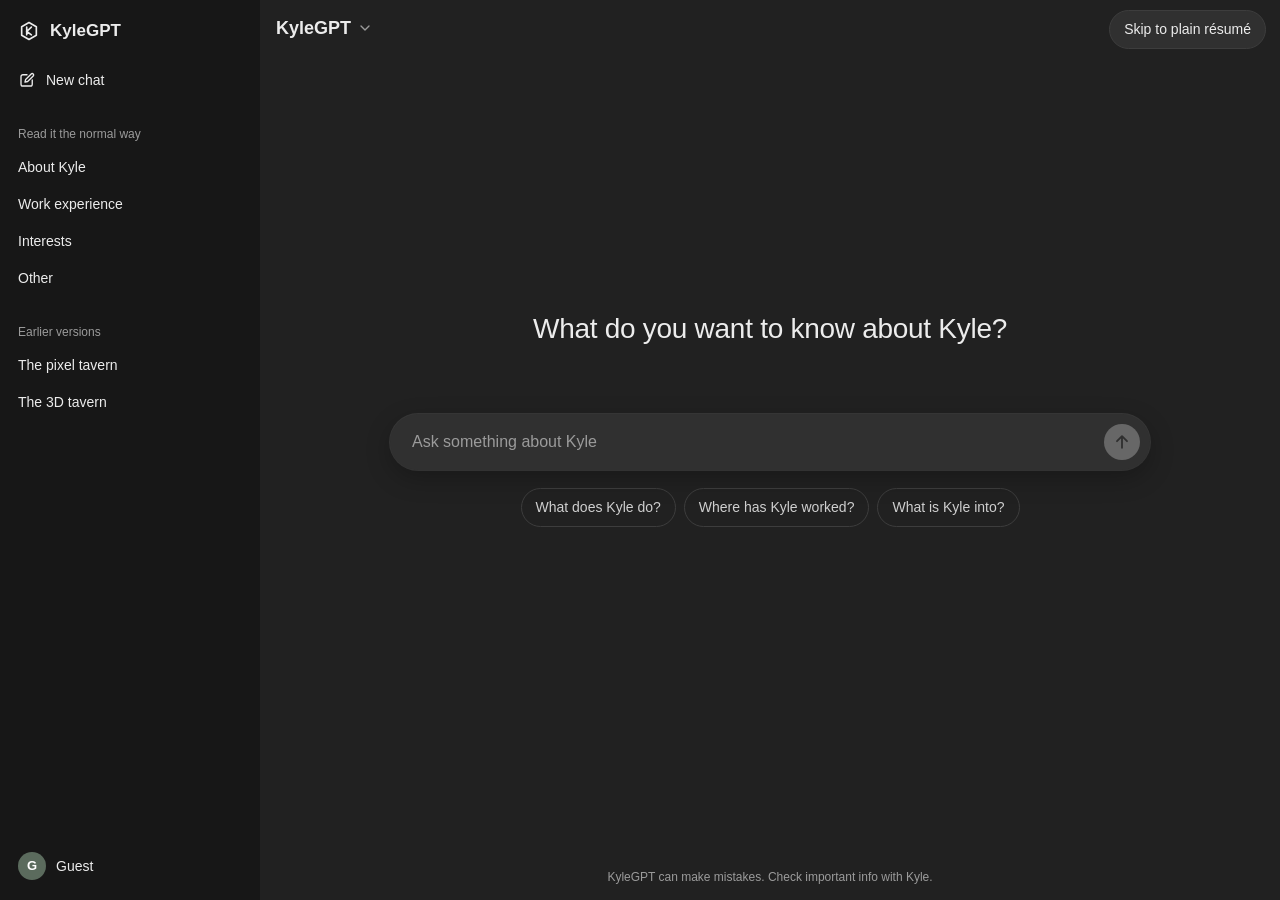
==== index.html @ 781317b7 "Form a menu out of the Matrix rain once the screen is gone A short pause after the last of the glass" ====
<!doctype html>
<html lang="en">
<head>
  <meta charset="utf-8">
  <meta name="viewport" content="width=device-width, initial-scale=1, viewport-fit=cover">
  <title>KyleGPT</title>
  <meta name="description" content="Kyle's personal site. Ask something about Kyle, or skip straight to the plain résumé.">
  <meta name="theme-color" content="#212121">
  <script>
    // Old links to the plain page (/?view=page) still work.
    if (new URLSearchParams(location.search).get('view') === 'page') location.replace('tavern/?view=page' + location.hash);
  </script>
  <link rel="stylesheet" href="kylegpt/style.css">
</head>
<body>
  <a class="skip-pill" href="tavern/?view=page">Skip to plain résumé</a>

  <div class="app" id="app">
    <aside class="sidebar" aria-label="Site navigation">
      <div class="side-head">
        <span class="brand-mark" aria-hidden="true">
          <svg viewBox="0 0 24 24" width="22" height="22"><path fill="none" stroke="currentColor" stroke-width="1.8" stroke-linejoin="round" d="M12 2.8l8 4.6v9.2l-8 4.6-8-4.6V7.4z"/><path fill="none" stroke="currentColor" stroke-width="1.8" stroke-linecap="round" d="M9.5 7.8v8.4M14.6 7.8l-5 4.6 5 3.8"/></svg>
        </span>
        <span class="brand-name">KyleGPT</span>
      </div>

      <button class="side-btn" type="button" id="new-chat">
        <svg viewBox="0 0 24 24" width="18" height="18" aria-hidden="true"><path fill="none" stroke="currentColor" stroke-width="1.8" stroke-linecap="round" stroke-linejoin="round" d="M12 5H6.5A2.5 2.5 0 0 0 4 7.5v10A2.5 2.5 0 0 0 6.5 20h10a2.5 2.5 0 0 0 2.5-2.5V12M17.6 3.9a1.9 1.9 0 0 1 2.7 2.7L12.9 14l-3.6.9.9-3.6z"/></svg>
        New chat
      </button>

      <nav class="side-group" aria-labelledby="side-plain">
        <h2 id="side-plain">Read it the normal way</h2>
        <a href="tavern/?view=page#about">About Kyle</a>
        <a href="tavern/?view=page#work">Work experience</a>
        <a href="tavern/?view=page#interests">Interests</a>
        <a href="tavern/?view=page#other">Other</a>
      </nav>

      <nav class="side-group" aria-labelledby="side-older">
        <h2 id="side-older">Earlier versions</h2>
        <a href="tavern/">The pixel tavern</a>
        <a href="3d/">The 3D tavern</a>
      </nav>

      <div class="side-user">
        <span class="avatar" aria-hidden="true">G</span>
        <span>Guest</span>
      </div>
    </aside>

    <main class="main">
      <header class="topbar">
        <span class="model">KyleGPT
          <svg viewBox="0 0 24 24" width="16" height="16" aria-hidden="true"><path fill="none" stroke="currentColor" stroke-width="2" stroke-linecap="round" stroke-linejoin="round" d="M6 9l6 6 6-6"/></svg>
        </span>
      </header>

      <div class="center">
        <h1 class="greet">What do you want to know about Kyle?</h1>

        <form class="composer-wrap" id="composer-wrap" autocomplete="off">
          <label class="sr-only" for="prompt">Ask something about Kyle</label>
          <div class="composer">
            <textarea id="prompt" rows="1" placeholder="Ask something about Kyle" spellcheck="false"></textarea>
            <button class="send" id="send" type="submit" aria-label="Send" disabled>
              <svg viewBox="0 0 24 24" width="20" height="20" aria-hidden="true"><path fill="none" stroke="currentColor" stroke-width="2.2" stroke-linecap="round" stroke-linejoin="round" d="M12 19V5M6 11l6-6 6 6"/></svg>
            </button>
          </div>
        </form>

        <div class="chips" id="chips">
          <button type="button" class="chip">What does Kyle do?</button>
          <button type="button" class="chip">Where has Kyle worked?</button>
          <button type="button" class="chip">What is Kyle into?</button>
        </div>
      </div>

      <p class="disclaimer">KyleGPT can make mistakes. Check important info with Kyle.</p>
    </main>
  </div>

  <canvas id="glass-hole" class="fx" aria-hidden="true"></canvas>
  <canvas id="glass-crack" class="fx" aria-hidden="true"></canvas>

  <!-- Forms out of the rain once the screen is gone (kylegpt/menu.js). -->
  <nav class="rain-menu" id="rain-menu" aria-label="Sections" hidden>
    <div class="rain-shade" aria-hidden="true"></div>
    <p class="rain-head" aria-hidden="true">kyle/</p>
    <a href="tavern/?view=page#about" data-section="about">about</a>
    <a href="tavern/?view=page#work" data-section="work">work</a>
    <a href="tavern/?view=page#interests" data-section="interests">interests</a>
    <a href="tavern/?view=page#other" data-section="other">other</a>
    <a href="tavern/?view=page">résumé</a>
  </nav>

  <div class="rain-veil" id="rain-veil" hidden></div>
  <section class="rain-panel" id="rain-panel" role="dialog" aria-modal="true" aria-labelledby="rain-path" hidden>
    <header class="rain-panel-head">
      <p class="rain-path" id="rain-path">kyle/</p>
      <button type="button" class="rain-back">Back</button>
    </header>
    <div class="rain-panel-body"></div>
    <p class="rain-panel-foot"><a class="rain-plain" href="tavern/?view=page">Open this as a plain page</a></p>
  </section>

  <button type="button" class="reset-btn" id="reset" hidden>Put the glass back</button>

  <noscript><p class="noscript">KyleGPT needs JavaScript. <a href="tavern/?view=page">Read the plain résumé</a> instead.</p></noscript>

  <script src="kylegpt/matrix.js"></script>
  <script src="kylegpt/glass.js"></script>
  <script src="kylegpt/menu.js"></script>
  <script src="kylegpt/main.js"></script>
</body>
</html>
---- kylegpt/style.css ----
:root {
  --bg: #212121;
  --side: #171717;
  --surface: #303030;
  --surface-hi: #3a3a3a;
  --text: #ececec;
  --muted: #9b9b9b;
  --line: #3d3d3d;
  color-scheme: dark;
}

* { box-sizing: border-box; }

html, body { height: 100%; }

body {
  margin: 0;
  background: var(--bg);
  color: var(--text);
  font: 16px/1.5 ui-sans-serif, -apple-system, BlinkMacSystemFont, "Segoe UI", Roboto, "Helvetica Neue", Arial, sans-serif;
  overflow: hidden;
  -webkit-font-smoothing: antialiased;
}

a { color: inherit; }

.sr-only {
  position: absolute; width: 1px; height: 1px; padding: 0; margin: -1px;
  overflow: hidden; clip: rect(0 0 0 0); white-space: nowrap; border: 0;
}

/* Layers, bottom to top: app UI, Matrix seen through the hole, composer, crack lines, skip link. */
.app { position: relative; display: flex; height: 100vh; height: 100dvh; }
.fx { position: fixed; inset: 0; width: 100%; height: 100%; pointer-events: none; }
#glass-hole { z-index: 2; }
#glass-crack { z-index: 4; }

/* Sidebar */
.sidebar {
  display: none;
  flex: 0 0 260px;
  flex-direction: column;
  gap: 4px;
  padding: 10px 8px;
  background: var(--side);
}
@media (min-width: 860px) { .sidebar { display: flex; } }

.side-head { display: flex; align-items: center; gap: 10px; padding: 8px 10px 14px; }
.brand-mark { display: inline-flex; color: var(--text); }
.brand-name { font-weight: 600; font-size: 17px; }

.side-btn, .side-group a {
  display: flex; align-items: center; gap: 10px;
  padding: 8px 10px;
  border: 0; border-radius: 10px;
  background: none; color: var(--text);
  font: inherit; font-size: 14px; text-align: left; text-decoration: none;
  cursor: pointer;
}
.side-btn:hover, .side-group a:hover { background: #262626; }
.side-btn:focus-visible, .side-group a:focus-visible { outline: 2px solid #8ab4f8; outline-offset: -2px; }

.side-group { display: flex; flex-direction: column; margin-top: 18px; }
.side-group h2 { margin: 0; padding: 4px 10px 6px; font-size: 12px; font-weight: 500; color: var(--muted); }

.side-user {
  margin-top: auto;
  display: flex; align-items: center; gap: 10px;
  padding: 10px; font-size: 14px;
}
.avatar {
  display: inline-grid; place-items: center;
  width: 28px; height: 28px; border-radius: 50%;
  background: #5b6b5d; color: #fff; font-size: 13px; font-weight: 600;
}

/* Main column */
.main { flex: 1; min-width: 0; display: flex; flex-direction: column; }

.topbar { height: 56px; display: flex; align-items: center; padding: 0 16px; }
.model { display: inline-flex; align-items: center; gap: 6px; font-size: 18px; font-weight: 600; color: var(--text); }
.model svg { color: var(--muted); }

.center {
  flex: 1;
  display: flex; flex-direction: column; align-items: center; justify-content: center;
  padding: 0 16px 9vh;
}

.greet { margin: 0 0 64px; font-size: 28px; font-weight: 500; text-align: center; letter-spacing: -0.01em; }

.composer-wrap { position: relative; z-index: 3; width: 100%; max-width: 760px; margin: 0; }
.composer {
  display: flex; align-items: flex-end; gap: 8px;
  padding: 10px 10px 10px 22px;
  background: var(--surface);
  border-radius: 28px;
  box-shadow: 0 0 0 1px rgba(255, 255, 255, 0.04), 0 8px 24px rgba(0, 0, 0, 0.25);
}
.composer:focus-within { box-shadow: 0 0 0 1px rgba(255, 255, 255, 0.1), 0 8px 24px rgba(0, 0, 0, 0.25); }

#prompt {
  flex: 1;
  min-height: 36px; max-height: 200px;
  padding: 6px 0;
  border: 0; outline: 0; resize: none;
  background: transparent; color: var(--text);
  font: inherit; font-size: 16px; line-height: 24px;
}
#prompt::placeholder { color: var(--muted); }

.send {
  flex: 0 0 36px; width: 36px; height: 36px;
  display: grid; place-items: center;
  border: 0; border-radius: 50%;
  background: var(--text); color: var(--bg);
  cursor: pointer;
}
.send:disabled { background: #676767; color: #2f2f2f; cursor: default; }
.send:focus-visible { outline: 2px solid #8ab4f8; outline-offset: 2px; }

.chips { display: flex; flex-wrap: wrap; justify-content: center; gap: 8px; margin-top: 18px; max-width: 760px; }
.chip {
  padding: 8px 14px;
  border: 1px solid var(--line); border-radius: 999px;
  background: none; color: #cfcfcf;
  font: inherit; font-size: 14px;
  cursor: pointer;
}
.chip:hover { background: #2a2a2a; }
.chip:focus-visible { outline: 2px solid #8ab4f8; outline-offset: 2px; }

.disclaimer { margin: 0; padding: 8px 16px 14px; text-align: center; font-size: 12px; color: var(--muted); }

/* Always-visible way out for anyone who wants the plain content. */
.skip-pill, .reset-btn {
  position: fixed; z-index: 5;
  padding: 8px 14px;
  border: 1px solid var(--line); border-radius: 999px;
  background: var(--surface); color: var(--text);
  font: inherit; font-size: 14px; text-decoration: none;
}
.skip-pill { top: 10px; right: 14px; }
.skip-pill:hover, .reset-btn:hover { background: var(--surface-hi); }
.skip-pill:focus-visible, .reset-btn:focus-visible { outline: 2px solid #8ab4f8; outline-offset: 2px; }
.reset-btn { bottom: 16px; right: 14px; cursor: pointer; }

.noscript { position: fixed; z-index: 6; left: 16px; right: 16px; bottom: 16px; margin: 0; text-align: center; }

/* A small knock when the long crack appears, a harder one when the glass shatters. */
.app.jolt-small { animation: jolt-small 0.16s linear; }
@keyframes jolt-small {
  30% { transform: translate(1px, -1px); }
  65% { transform: translate(-1px, 1px); }
}
.app.jolt { animation: jolt 0.26s linear; }
@keyframes jolt {
  15% { transform: translate(-4px, 3px); }
  35% { transform: translate(3px, -2px); }
  60% { transform: translate(-2px, 1px); }
  80% { transform: translate(1px, -1px); }
}

/* Once half the glass is going, the input bar drops too. main.js moves it. */
.composer-wrap.falling { pointer-events: none; will-change: transform; }
body.shattered .composer-wrap.falling { visibility: visible; }
.composer-wrap.gone, body.shattered .composer-wrap.gone { visibility: hidden; }
body.shattered .app { visibility: hidden; }

@media (max-width: 600px) {
  .greet { font-size: 23px; margin-bottom: 40px; }
  .skip-pill { top: 9px; right: 12px; padding: 7px 12px; font-size: 13px; }
}

@media (prefers-reduced-motion: reduce) {
  .app.jolt, .app.jolt-small { animation: none; }
  .composer-wrap { transition: opacity 0.4s linear; }
  .composer-wrap.falling { opacity: 0; }
}

/* ---------------------------------------------------------------------------
   The menu that forms out of the rain (kylegpt/menu.js). Letters sit on the
   rain's own grid, so they use its monospace face at its glyph size.
   --------------------------------------------------------------------------- */
:root {
  --rain: #1fd16a;
  --rain-text: #c9f8d7;
  --rain-dim: #6fae84;
  --rain-flash: #f4fff6;
  --panel-bg: rgba(4, 11, 7, 0.95);
  --panel-line: rgba(31, 209, 106, 0.26);
  --mono: ui-monospace, "SF Mono", Menlo, Consolas, monospace;
}

.rain-menu { position: fixed; inset: 0; z-index: 3; pointer-events: none; font-family: var(--mono); }
.rain-shade {
  position: absolute;
  background: radial-gradient(closest-side, rgba(0, 0, 0, 0.94), rgba(0, 0, 0, 0.86) 62%, rgba(0, 0, 0, 0));
}
.rain-head, .rain-menu a { position: absolute; margin: 0; white-space: nowrap; }
.rain-head { color: var(--rain-dim); }
.rain-menu a { pointer-events: auto; color: var(--rain-text); text-decoration: none; transition: opacity 0.3s; }

/* Each letter waits invisibly until the rain reaches it, flashes, then settles. */
.rain-l { position: absolute; top: 0; height: 100%; opacity: 0; }
.rain-l.on { opacity: 1; color: var(--rain-flash); text-shadow: 0 0 6px #b9ffd0, 0 0 14px rgba(31, 209, 106, 0.8); }
.rain-l.on.set { color: inherit; text-shadow: 0 0 8px rgba(31, 209, 106, 0.4); transition: color 0.7s ease-out, text-shadow 0.7s ease-out; }

/* A generous hit area around each word, and a prompt marker on hover or focus. */
.rain-menu a::before { content: ""; position: absolute; inset: -15px -14px -15px -30px; border-radius: 6px; }
.rain-menu a::after {
  content: ">"; position: absolute; left: -1.25em; top: 0;
  color: var(--rain); opacity: 0; transition: opacity 0.15s;
}
.rain-menu a:hover::before { background: rgba(31, 209, 106, 0.1); }
.rain-menu a:hover::after, .rain-menu a:focus-visible::after { opacity: 1; }
.rain-menu a:focus-visible { outline: none; }
.rain-menu a:focus-visible::before { outline: 1px solid rgba(160, 255, 190, 0.75); background: rgba(31, 209, 106, 0.1); }
.rain-menu.chosen a:not(.picked), .rain-menu.chosen .rain-head { opacity: 0.18; }
.rain-menu.chosen a.picked::after, .rain-menu.chosen a.picked::before { opacity: 0; background: none; outline: none; }

/* A section pours down into a panel over the dimmed rain. */
.rain-veil { position: fixed; inset: 0; z-index: 6; background: rgba(0, 0, 0, 0.6); }
.rain-panel {
  position: fixed; z-index: 7; left: 50%; top: 50%;
  transform: translate(-50%, -50%);
  width: min(680px, calc(100vw - 32px));
  max-height: min(82vh, 780px); max-height: min(82dvh, 780px);
  overflow: auto;
  padding: 0 28px 22px;
  background: var(--panel-bg);
  border: 1px solid var(--panel-line);
  border-radius: 8px;
  box-shadow: 0 24px 70px rgba(0, 0, 0, 0.7);
  color: #e1ebe4;
  line-height: 1.6;
}
.rain-panel.pour { animation: pour 0.55s cubic-bezier(0.2, 0.7, 0.2, 1); }
@keyframes pour {
  from { clip-path: inset(0 0 100% 0 round 8px); }
  to { clip-path: inset(0 0 0 0 round 8px); }
}
.rain-panel-head {
  position: sticky; top: 0;
  display: flex; align-items: center; justify-content: space-between; gap: 12px;
  padding: 16px 0 12px;
  background: var(--panel-bg);
  border-bottom: 1px solid var(--panel-line);
}
.rain-path { margin: 0; font-family: var(--mono); font-size: 14px; color: var(--rain); }
.rain-back {
  min-height: 40px; padding: 8px 16px;
  border: 1px solid rgba(31, 209, 106, 0.4); border-radius: 999px;
  background: none; color: var(--rain-text);
  font: 14px var(--mono); cursor: pointer;
}
.rain-back:hover { background: rgba(31, 209, 106, 0.12); }
.rain-back:focus-visible { outline: 2px solid #9dffc0; outline-offset: 2px; }
.rain-panel-body h2 { margin: 22px 0 12px; font: 500 24px/1.3 var(--mono); color: #effff3; letter-spacing: -0.01em; }
.rain-panel-body h3 { margin: 22px 0 2px; font-size: 16px; font-weight: 600; color: #f1f6f2; }
.rain-panel-body p, .rain-panel-body ul { margin: 0 0 12px; }
.rain-panel-body ul { padding-left: 20px; }
.rain-panel-body li { margin-bottom: 6px; }
.rain-panel-body .dates { margin: 0 0 8px; font-size: 14px; color: #8db398; }
.rain-panel-body strong { color: #f1f6f2; font-weight: 600; }
.rain-panel a { color: #8ff0b0; }
.rain-panel a:focus-visible { outline: 2px solid #9dffc0; outline-offset: 2px; border-radius: 2px; }
.rain-panel-foot { margin: 18px 0 0; padding-top: 14px; border-top: 1px solid var(--panel-line); font-size: 14px; }

@media (max-width: 600px) {
  .rain-panel { padding: 0 18px 18px; }
  .rain-panel-body h2 { font-size: 21px; }
}

@media (prefers-reduced-motion: reduce) {
  .rain-l.on.set, .rain-menu a { transition: none; }
  .rain-panel.pour { animation: none; }
}
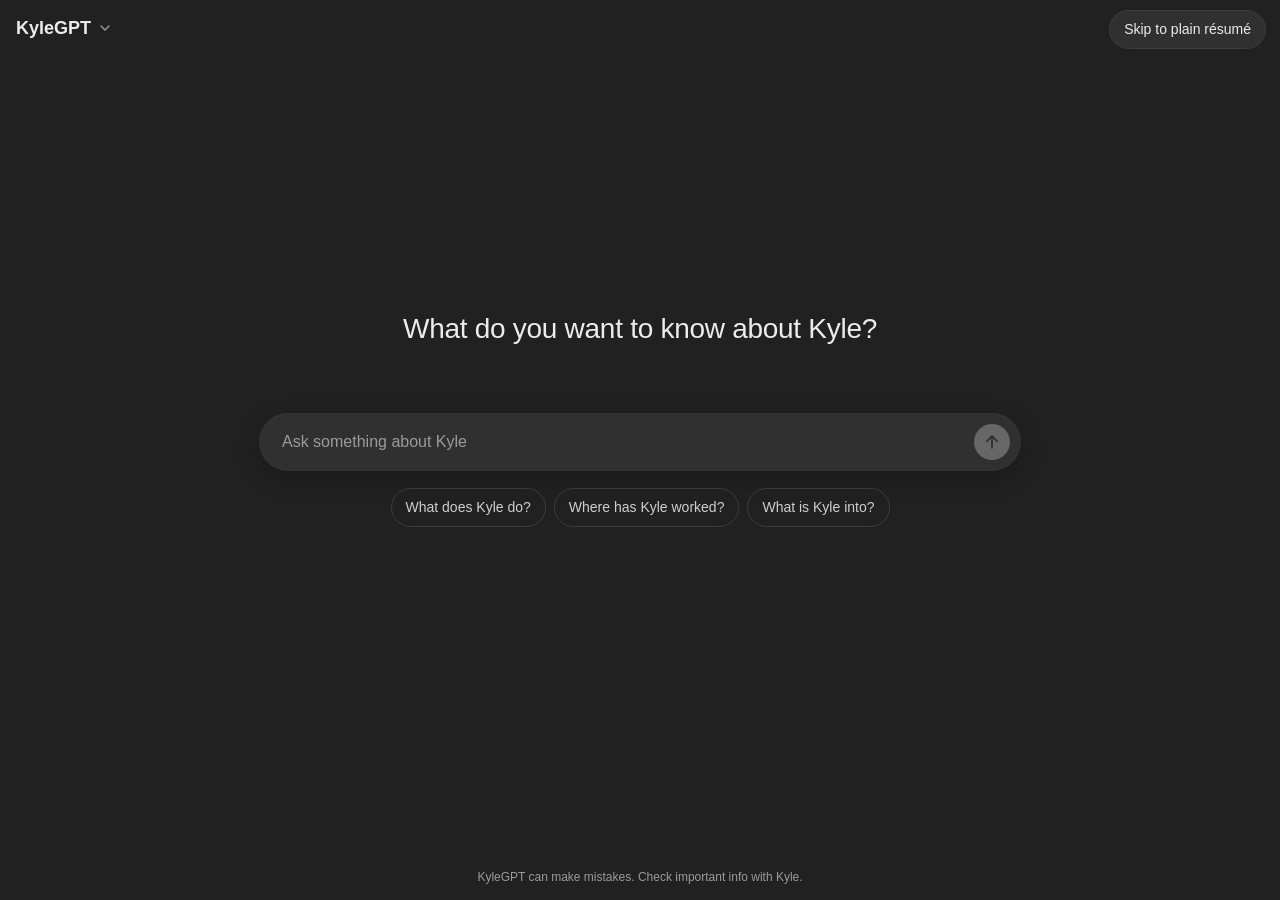
==== commit 1a41b3df: "Draw the menu words as glowing lettering made of code, and remove the sidebar The section names in t" ====
--- a/index.html
+++ b/index.html
@@ -16,39 +16,6 @@
   <a class="skip-pill" href="tavern/?view=page">Skip to plain résumé</a>
 
   <div class="app" id="app">
-    <aside class="sidebar" aria-label="Site navigation">
-      <div class="side-head">
-        <span class="brand-mark" aria-hidden="true">
-          <svg viewBox="0 0 24 24" width="22" height="22"><path fill="none" stroke="currentColor" stroke-width="1.8" stroke-linejoin="round" d="M12 2.8l8 4.6v9.2l-8 4.6-8-4.6V7.4z"/><path fill="none" stroke="currentColor" stroke-width="1.8" stroke-linecap="round" d="M9.5 7.8v8.4M14.6 7.8l-5 4.6 5 3.8"/></svg>
-        </span>
-        <span class="brand-name">KyleGPT</span>
-      </div>
-
-      <button class="side-btn" type="button" id="new-chat">
-        <svg viewBox="0 0 24 24" width="18" height="18" aria-hidden="true"><path fill="none" stroke="currentColor" stroke-width="1.8" stroke-linecap="round" stroke-linejoin="round" d="M12 5H6.5A2.5 2.5 0 0 0 4 7.5v10A2.5 2.5 0 0 0 6.5 20h10a2.5 2.5 0 0 0 2.5-2.5V12M17.6 3.9a1.9 1.9 0 0 1 2.7 2.7L12.9 14l-3.6.9.9-3.6z"/></svg>
-        New chat
-      </button>
-
-      <nav class="side-group" aria-labelledby="side-plain">
-        <h2 id="side-plain">Read it the normal way</h2>
-        <a href="tavern/?view=page#about">About Kyle</a>
-        <a href="tavern/?view=page#work">Work experience</a>
-        <a href="tavern/?view=page#interests">Interests</a>
-        <a href="tavern/?view=page#other">Other</a>
-      </nav>
-
-      <nav class="side-group" aria-labelledby="side-older">
-        <h2 id="side-older">Earlier versions</h2>
-        <a href="tavern/">The pixel tavern</a>
-        <a href="3d/">The 3D tavern</a>
-      </nav>
-
-      <div class="side-user">
-        <span class="avatar" aria-hidden="true">G</span>
-        <span>Guest</span>
-      </div>
-    </aside>
-
     <main class="main">
       <header class="topbar">
         <span class="model">KyleGPT
@@ -85,7 +52,6 @@
 
   <!-- Forms out of the rain once the screen is gone (kylegpt/menu.js). -->
   <nav class="rain-menu" id="rain-menu" aria-label="Sections" hidden>
-    <div class="rain-shade" aria-hidden="true"></div>
     <p class="rain-head" aria-hidden="true">kyle/</p>
     <a href="tavern/?view=page#about" data-section="about">about</a>
     <a href="tavern/?view=page#work" data-section="work">work</a>
@@ -94,15 +60,15 @@
     <a href="tavern/?view=page">résumé</a>
   </nav>
 
-  <div class="rain-veil" id="rain-veil" hidden></div>
-  <section class="rain-panel" id="rain-panel" role="dialog" aria-modal="true" aria-labelledby="rain-path" hidden>
-    <header class="rain-panel-head">
-      <p class="rain-path" id="rain-path">kyle/</p>
+  <!-- A section, in a clear column the rain parts around (kylegpt/section.js). -->
+  <article class="rain-page" id="rain-page" aria-labelledby="rain-title" hidden>
+    <header class="rain-page-head">
+      <h1 class="rain-title" id="rain-title" tabindex="-1"><span class="rain-crumb">kyle/</span><span class="rain-name"></span></h1>
       <button type="button" class="rain-back">Back</button>
     </header>
-    <div class="rain-panel-body"></div>
-    <p class="rain-panel-foot"><a class="rain-plain" href="tavern/?view=page">Open this as a plain page</a></p>
-  </section>
+    <div class="rain-page-body"></div>
+    <p class="rain-page-foot"><a class="rain-plain" href="tavern/?view=page">Open this as a plain page</a></p>
+  </article>
 
   <button type="button" class="reset-btn" id="reset" hidden>Put the glass back</button>
 
@@ -110,6 +76,8 @@
 
   <script src="kylegpt/matrix.js"></script>
   <script src="kylegpt/glass.js"></script>
+  <script src="kylegpt/codeword.js"></script>
+  <script src="kylegpt/section.js"></script>
   <script src="kylegpt/menu.js"></script>
   <script src="kylegpt/main.js"></script>
 </body>
--- a/kylegpt/style.css
+++ b/kylegpt/style.css
@@ -1,6 +1,5 @@
 :root {
   --bg: #212121;
-  --side: #171717;
   --surface: #303030;
   --surface-hi: #3a3a3a;
   --text: #ececec;
@@ -34,46 +33,6 @@
 .fx { position: fixed; inset: 0; width: 100%; height: 100%; pointer-events: none; }
 #glass-hole { z-index: 2; }
 #glass-crack { z-index: 4; }
-
-/* Sidebar */
-.sidebar {
-  display: none;
-  flex: 0 0 260px;
-  flex-direction: column;
-  gap: 4px;
-  padding: 10px 8px;
-  background: var(--side);
-}
-@media (min-width: 860px) { .sidebar { display: flex; } }
-
-.side-head { display: flex; align-items: center; gap: 10px; padding: 8px 10px 14px; }
-.brand-mark { display: inline-flex; color: var(--text); }
-.brand-name { font-weight: 600; font-size: 17px; }
-
-.side-btn, .side-group a {
-  display: flex; align-items: center; gap: 10px;
-  padding: 8px 10px;
-  border: 0; border-radius: 10px;
-  background: none; color: var(--text);
-  font: inherit; font-size: 14px; text-align: left; text-decoration: none;
-  cursor: pointer;
-}
-.side-btn:hover, .side-group a:hover { background: #262626; }
-.side-btn:focus-visible, .side-group a:focus-visible { outline: 2px solid #8ab4f8; outline-offset: -2px; }
-
-.side-group { display: flex; flex-direction: column; margin-top: 18px; }
-.side-group h2 { margin: 0; padding: 4px 10px 6px; font-size: 12px; font-weight: 500; color: var(--muted); }
-
-.side-user {
-  margin-top: auto;
-  display: flex; align-items: center; gap: 10px;
-  padding: 10px; font-size: 14px;
-}
-.avatar {
-  display: inline-grid; place-items: center;
-  width: 28px; height: 28px; border-radius: 50%;
-  background: #5b6b5d; color: #fff; font-size: 13px; font-weight: 600;
-}
 
 /* Main column */
 .main { flex: 1; min-width: 0; display: flex; flex-direction: column; }
@@ -188,92 +147,129 @@
   --rain-text: #c9f8d7;
   --rain-dim: #6fae84;
   --rain-flash: #f4fff6;
-  --panel-bg: rgba(4, 11, 7, 0.95);
-  --panel-line: rgba(31, 209, 106, 0.26);
   --mono: ui-monospace, "SF Mono", Menlo, Consolas, monospace;
 }
 
 .rain-menu { position: fixed; inset: 0; z-index: 3; pointer-events: none; font-family: var(--mono); }
-.rain-shade {
-  position: absolute;
-  background: radial-gradient(closest-side, rgba(0, 0, 0, 0.94), rgba(0, 0, 0, 0.86) 62%, rgba(0, 0, 0, 0));
-}
 .rain-head, .rain-menu a { position: absolute; margin: 0; white-space: nowrap; }
 .rain-head { color: var(--rain-dim); }
 .rain-menu a { pointer-events: auto; color: var(--rain-text); text-decoration: none; transition: opacity 0.3s; }
 
-/* Each letter waits invisibly until the rain reaches it, flashes, then settles. */
+/* Each letter waits invisibly until the rain reaches it, flashes, then settles.
+   Later drops make it glint for a moment as they land. */
 .rain-l { position: absolute; top: 0; height: 100%; opacity: 0; }
 .rain-l.on { opacity: 1; color: var(--rain-flash); text-shadow: 0 0 6px #b9ffd0, 0 0 14px rgba(31, 209, 106, 0.8); }
 .rain-l.on.set { color: inherit; text-shadow: 0 0 8px rgba(31, 209, 106, 0.4); transition: color 0.7s ease-out, text-shadow 0.7s ease-out; }
-
-/* A generous hit area around each word, and a prompt marker on hover or focus. */
-.rain-menu a::before { content: ""; position: absolute; inset: -15px -14px -15px -30px; border-radius: 6px; }
-.rain-menu a::after {
-  content: ">"; position: absolute; left: -1.25em; top: 0;
-  color: var(--rain); opacity: 0; transition: opacity 0.15s;
-}
-.rain-menu a:hover::before { background: rgba(31, 209, 106, 0.1); }
-.rain-menu a:hover::after, .rain-menu a:focus-visible::after { opacity: 1; }
+.rain-l.on.set.hit { color: #e9fff0; text-shadow: 0 0 6px rgba(185, 255, 208, 0.8); transition: none; }
+
+/* No box: a word lights up when pointed at. The hit area is still generous. */
+.rain-menu a::before { content: ""; position: absolute; inset: -16px -10px; border-radius: 4px; }
+.rain-menu a:hover .rain-l.on.set, .rain-menu a:focus-visible .rain-l.on.set {
+  color: var(--rain-flash);
+  text-shadow: 0 0 6px #b9ffd0, 0 0 16px rgba(31, 209, 106, 0.85);
+  transition: color 0.15s, text-shadow 0.15s;
+}
 .rain-menu a:focus-visible { outline: none; }
-.rain-menu a:focus-visible::before { outline: 1px solid rgba(160, 255, 190, 0.75); background: rgba(31, 209, 106, 0.1); }
-.rain-menu.chosen a:not(.picked), .rain-menu.chosen .rain-head { opacity: 0.18; }
-.rain-menu.chosen a.picked::after, .rain-menu.chosen a.picked::before { opacity: 0; background: none; outline: none; }
-
-/* A section pours down into a panel over the dimmed rain. */
-.rain-veil { position: fixed; inset: 0; z-index: 6; background: rgba(0, 0, 0, 0.6); }
-.rain-panel {
-  position: fixed; z-index: 7; left: 50%; top: 50%;
-  transform: translate(-50%, -50%);
-  width: min(680px, calc(100vw - 32px));
-  max-height: min(82vh, 780px); max-height: min(82dvh, 780px);
-  overflow: auto;
-  padding: 0 28px 22px;
-  background: var(--panel-bg);
-  border: 1px solid var(--panel-line);
-  border-radius: 8px;
-  box-shadow: 0 24px 70px rgba(0, 0, 0, 0.7);
+.rain-menu a:focus-visible::before { outline: 1px solid rgba(160, 255, 190, 0.7); }
+.rain-menu.chosen a:not(.picked) { opacity: 0; transition: opacity 0.45s ease-in; }
+.rain-menu.chosen a.picked::before { outline: none; }
+.rain-menu.away { visibility: hidden; }
+/* Letters scale from their top-left corner when they fly up into a heading. */
+.rain-l { transform-origin: 0 0; }
+.rain-l.flown { opacity: 0; }
+
+/* The menu words: large lettering made of code (kylegpt/codeword.js). The
+   link keeps its text for screen readers and search, hidden under the drawing. */
+.code-word { position: absolute; pointer-events: none; }
+.code-word.flown { opacity: 0; }
+.code-label {
+  position: absolute; width: 1px; height: 1px; overflow: hidden;
+  clip: rect(0 0 0 0); white-space: nowrap;
+}
+
+/* ---------------------------------------------------------------------------
+   A section, in a clear column the rain parts around (kylegpt/section.js).
+   Text keeps a comfortable measure; media can use the column's full width.
+   Media is optional: a section can be all text.
+   --------------------------------------------------------------------------- */
+.rain-page {
+  position: fixed; z-index: 4; top: 0; bottom: 0; left: 50%;
+  width: min(820px, calc(100vw - 32px));
+  transform: translateX(-50%);
+  overflow-y: auto; overscroll-behavior: contain;
+  padding: 0 32px 56px;
   color: #e1ebe4;
-  line-height: 1.6;
-}
-.rain-panel.pour { animation: pour 0.55s cubic-bezier(0.2, 0.7, 0.2, 1); }
-@keyframes pour {
-  from { clip-path: inset(0 0 100% 0 round 8px); }
-  to { clip-path: inset(0 0 0 0 round 8px); }
-}
-.rain-panel-head {
-  position: sticky; top: 0;
-  display: flex; align-items: center; justify-content: space-between; gap: 12px;
-  padding: 16px 0 12px;
-  background: var(--panel-bg);
-  border-bottom: 1px solid var(--panel-line);
-}
-.rain-path { margin: 0; font-family: var(--mono); font-size: 14px; color: var(--rain); }
+  line-height: 1.65;
+  scrollbar-color: rgba(31, 209, 106, 0.35) transparent;
+}
+.rain-page:focus { outline: none; }
+.rain-page-head {
+  position: sticky; top: 0; z-index: 1;
+  display: flex; align-items: center; justify-content: space-between; gap: 16px;
+  padding: 28px 0 18px;
+  background: linear-gradient(#000 78%, rgba(0, 0, 0, 0));
+}
+.rain-title { margin: 0; font: 500 28px/1 var(--mono); color: var(--rain-flash); white-space: nowrap; }
+.rain-title:focus { outline: none; }
+.rain-title .tl { display: inline-block; line-height: 1; }
+.rain-crumb { color: var(--rain-dim); }
+.rain-page.entering .tl { opacity: 0; }
+.rain-page.entering .rain-page-body, .rain-page.entering .rain-page-foot { visibility: hidden; }
 .rain-back {
+  flex: none;
   min-height: 40px; padding: 8px 16px;
   border: 1px solid rgba(31, 209, 106, 0.4); border-radius: 999px;
-  background: none; color: var(--rain-text);
+  background: #000; color: var(--rain-text);
   font: 14px var(--mono); cursor: pointer;
 }
 .rain-back:hover { background: rgba(31, 209, 106, 0.12); }
 .rain-back:focus-visible { outline: 2px solid #9dffc0; outline-offset: 2px; }
-.rain-panel-body h2 { margin: 22px 0 12px; font: 500 24px/1.3 var(--mono); color: #effff3; letter-spacing: -0.01em; }
-.rain-panel-body h3 { margin: 22px 0 2px; font-size: 16px; font-weight: 600; color: #f1f6f2; }
-.rain-panel-body p, .rain-panel-body ul { margin: 0 0 12px; }
-.rain-panel-body ul { padding-left: 20px; }
-.rain-panel-body li { margin-bottom: 6px; }
-.rain-panel-body .dates { margin: 0 0 8px; font-size: 14px; color: #8db398; }
-.rain-panel-body strong { color: #f1f6f2; font-weight: 600; }
-.rain-panel a { color: #8ff0b0; }
-.rain-panel a:focus-visible { outline: 2px solid #9dffc0; outline-offset: 2px; border-radius: 2px; }
-.rain-panel-foot { margin: 18px 0 0; padding-top: 14px; border-top: 1px solid var(--panel-line); font-size: 14px; }
+
+.rain-page-body > * { max-width: 100%; }
+.rain-page-body p, .rain-page-body ul, .rain-page-body ol { max-width: 68ch; margin: 0 0 14px; }
+.rain-page-body ul, .rain-page-body ol { padding-left: 20px; }
+.rain-page-body li { margin-bottom: 6px; }
+.rain-page-body h2 { margin: 8px 0 16px; font: 500 22px/1.3 var(--mono); color: #effff3; }
+.rain-page-body h3 { margin: 30px 0 4px; font: 600 16px/1.4 var(--mono); color: #f1f6f2; }
+.rain-page-body h4 { margin: 22px 0 4px; font: 600 14px/1.4 var(--mono); color: #d8eadd; }
+.rain-page-body .dates { margin: 0 0 10px; font: 13px/1.5 var(--mono); color: #8db398; }
+.rain-page-body strong { color: #f1f6f2; font-weight: 600; }
+.rain-page a { color: #8ff0b0; }
+.rain-page a:focus-visible { outline: 2px solid #9dffc0; outline-offset: 2px; border-radius: 2px; }
+.rain-page-foot { margin: 32px 0 0; padding-top: 14px; border-top: 1px solid rgba(31, 209, 106, 0.22); font-size: 14px; }
+
+/* Media, wherever a section has any. */
+.rain-page-body figure { margin: 26px 0; }
+.rain-page-body figcaption { margin-top: 8px; font: 13px/1.5 var(--mono); color: var(--rain-dim); }
+.rain-media { position: relative; margin: 20px 0; background: #050806; border-radius: 4px; overflow: hidden; }
+figure > .rain-media { margin: 0; }
+.rain-media > img, .rain-media > video, .rain-media > canvas:not([aria-hidden]), .rain-media > svg {
+  display: block; width: 100%; height: auto;
+}
+.rain-media.embed { aspect-ratio: 16 / 9; }
+.rain-media.embed > iframe { display: block; width: 100%; height: 100%; border: 0; }
+.rain-media > canvas[aria-hidden] { position: absolute; inset: 0; width: 100%; height: 100%; pointer-events: none; }
+.rain-wait { opacity: 0; }
+
+/* Blocks fall gently into place, one after another. */
+.rain-in { animation: rain-in 0.5s cubic-bezier(0.2, 0.7, 0.2, 1) both; }
+@keyframes rain-in {
+  from { opacity: 0; transform: translateY(-8px); }
+  to { opacity: 1; transform: none; }
+}
+.rain-page.leaving .rain-page-body, .rain-page.leaving .rain-page-foot, .rain-page.leaving .rain-back {
+  opacity: 0; transition: opacity 0.16s ease-in;
+}
+body.section-open .skip-pill, body.section-open .reset-btn { display: none; }
 
 @media (max-width: 600px) {
-  .rain-panel { padding: 0 18px 18px; }
-  .rain-panel-body h2 { font-size: 21px; }
+  .rain-page { width: 100vw; padding: 0 18px 40px; }
+  .rain-page-head { padding-top: 18px; }
+  .rain-title { font-size: 22px; }
+  .rain-page-body h2 { font-size: 20px; }
 }
 
 @media (prefers-reduced-motion: reduce) {
-  .rain-l.on.set, .rain-menu a { transition: none; }
-  .rain-panel.pour { animation: none; }
-}
+  .rain-l.on.set, .rain-menu a, .rain-menu.chosen a:not(.picked) { transition: none; }
+  .rain-in { animation: none; }
+}
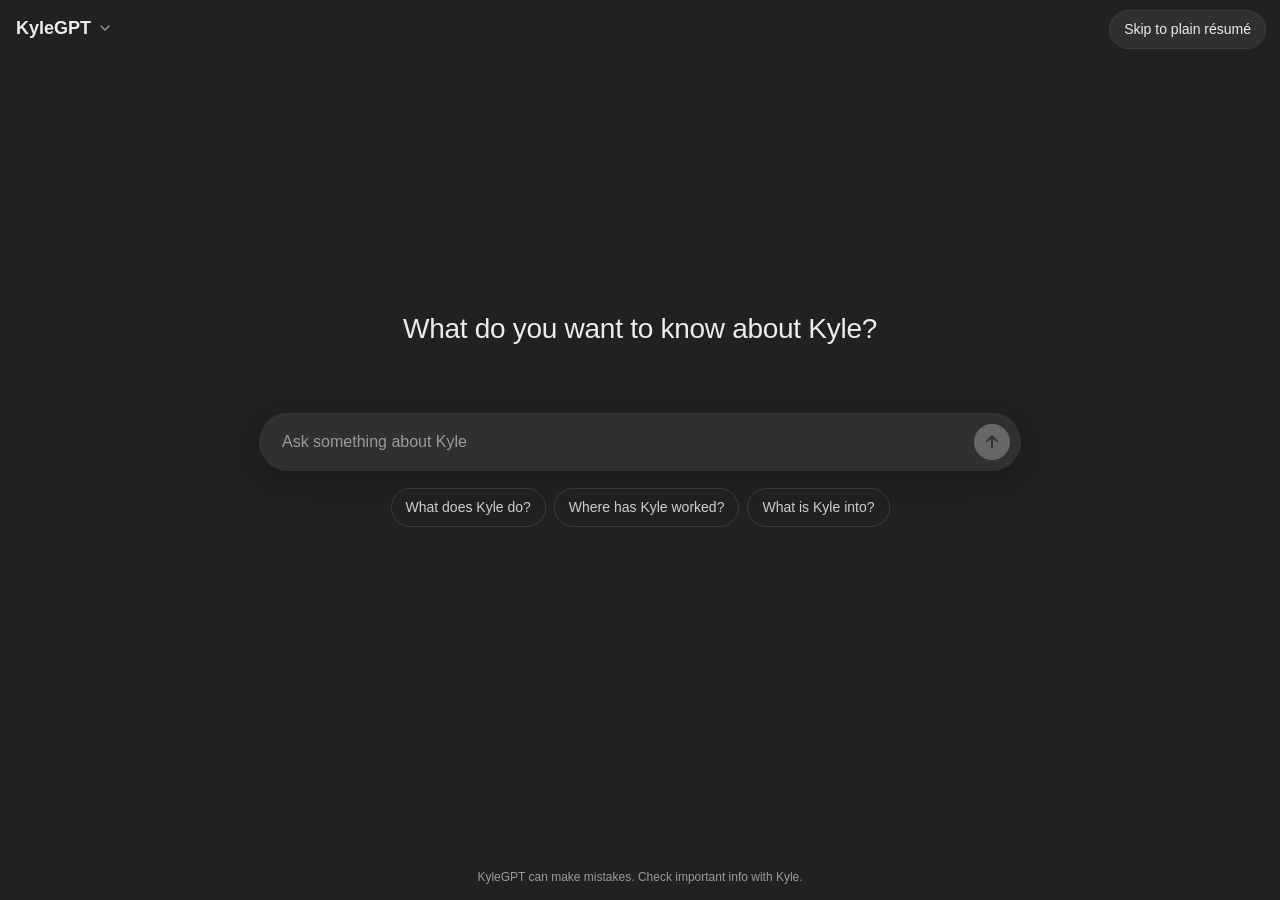
==== commit a3b62cda: "Stack the menu in the middle, hide "other" in the corner, and smooth the first break Menu: about, wo" ====
--- a/index.html
+++ b/index.html
@@ -48,6 +48,7 @@
   </div>
 
   <canvas id="glass-hole" class="fx" aria-hidden="true"></canvas>
+  <canvas id="glass-shards" class="fx" aria-hidden="true"></canvas>
   <canvas id="glass-crack" class="fx" aria-hidden="true"></canvas>
 
   <!-- Forms out of the rain once the screen is gone (kylegpt/menu.js). -->
@@ -56,8 +57,9 @@
     <a href="tavern/?view=page#about" data-section="about">about</a>
     <a href="tavern/?view=page#work" data-section="work">work</a>
     <a href="tavern/?view=page#interests" data-section="interests">interests</a>
-    <a href="tavern/?view=page#other" data-section="other">other</a>
     <a href="tavern/?view=page">résumé</a>
+    <!-- Small and dim in the bottom-right corner; it lights up when found. -->
+    <a href="tavern/?view=page#other" data-section="other" class="rain-egg">other</a>
   </nav>
 
   <!-- A section, in a clear column the rain parts around (kylegpt/section.js). -->
--- a/kylegpt/style.css
+++ b/kylegpt/style.css
@@ -29,9 +29,10 @@
 }
 
 /* Layers, bottom to top: app UI, Matrix seen through the hole, composer, crack lines, skip link. */
-.app { position: relative; display: flex; height: 100vh; height: 100dvh; }
+/* will-change: the page gets its own layer up front, so the first jolt doesn't stall to make one. */
+.app { position: relative; display: flex; height: 100vh; height: 100dvh; will-change: transform; }
 .fx { position: fixed; inset: 0; width: 100%; height: 100%; pointer-events: none; }
-#glass-hole { z-index: 2; }
+#glass-hole, #glass-shards { z-index: 2; }
 #glass-crack { z-index: 4; }
 
 /* Main column */
@@ -103,7 +104,8 @@
 .skip-pill { top: 10px; right: 14px; }
 .skip-pill:hover, .reset-btn:hover { background: var(--surface-hi); }
 .skip-pill:focus-visible, .reset-btn:focus-visible { outline: 2px solid #8ab4f8; outline-offset: 2px; }
-.reset-btn { bottom: 16px; right: 14px; cursor: pointer; }
+/* Bottom-left, leaving the bottom-right corner to the menu's hidden extra. */
+.reset-btn { bottom: 16px; left: 14px; cursor: pointer; }
 
 .noscript { position: fixed; z-index: 6; left: 16px; right: 16px; bottom: 16px; margin: 0; text-align: center; }
 
@@ -155,12 +157,10 @@
 .rain-head { color: var(--rain-dim); }
 .rain-menu a { pointer-events: auto; color: var(--rain-text); text-decoration: none; transition: opacity 0.3s; }
 
-/* Each letter waits invisibly until the rain reaches it, flashes, then settles.
-   Later drops make it glint for a moment as they land. */
+/* Each label letter waits invisibly until the rain reaches it, flashes, then settles. */
 .rain-l { position: absolute; top: 0; height: 100%; opacity: 0; }
 .rain-l.on { opacity: 1; color: var(--rain-flash); text-shadow: 0 0 6px #b9ffd0, 0 0 14px rgba(31, 209, 106, 0.8); }
 .rain-l.on.set { color: inherit; text-shadow: 0 0 8px rgba(31, 209, 106, 0.4); transition: color 0.7s ease-out, text-shadow 0.7s ease-out; }
-.rain-l.on.set.hit { color: #e9fff0; text-shadow: 0 0 6px rgba(185, 255, 208, 0.8); transition: none; }
 
 /* No box: a word lights up when pointed at. The hit area is still generous. */
 .rain-menu a::before { content: ""; position: absolute; inset: -16px -10px; border-radius: 4px; }
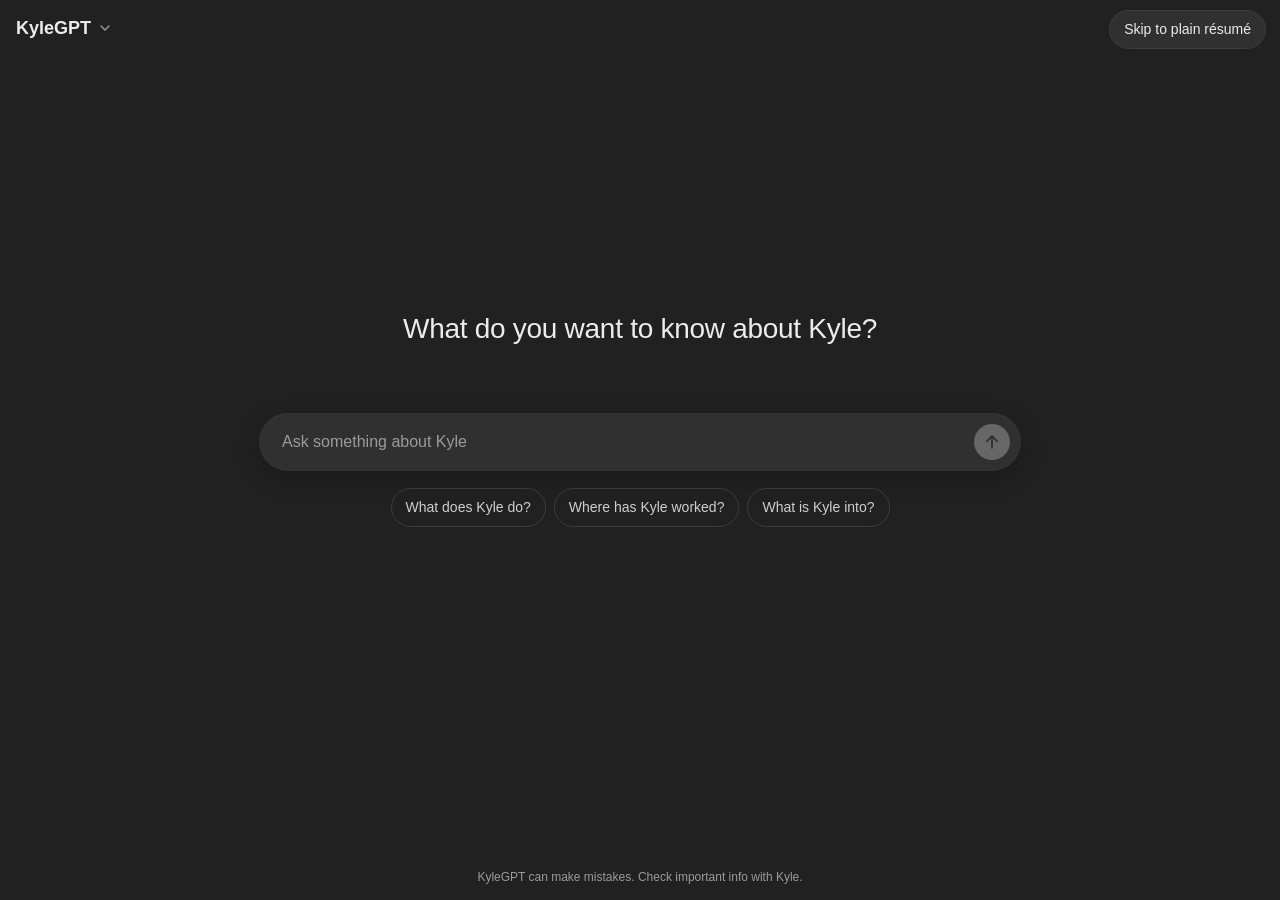
==== commit 4a07382e: "Hide a small shooter behind "other?" "other?" now answers "can it run…?": a terminal checks whether " ====
--- a/index.html
+++ b/index.html
@@ -59,7 +59,7 @@
     <a href="tavern/?view=page#interests" data-section="interests">interests</a>
     <a href="tavern/?view=page">résumé</a>
     <!-- Small and dim in the bottom-right corner; it lights up when found. -->
-    <a href="tavern/?view=page#other" data-section="other" class="rain-egg">other</a>
+    <a href="tavern/?view=page#other" data-section="other" class="rain-egg">other?</a>
   </nav>
 
   <!-- A section, in a clear column the rain parts around (kylegpt/section.js). -->
@@ -79,6 +79,7 @@
   <script src="kylegpt/matrix.js"></script>
   <script src="kylegpt/glass.js"></script>
   <script src="kylegpt/codeword.js"></script>
+  <script src="kylegpt/runs.js"></script>
   <script src="kylegpt/section.js"></script>
   <script src="kylegpt/menu.js"></script>
   <script src="kylegpt/main.js"></script>
--- a/kylegpt/style.css
+++ b/kylegpt/style.css
@@ -29,8 +29,9 @@
 }
 
 /* Layers, bottom to top: app UI, Matrix seen through the hole, composer, crack lines, skip link. */
-/* will-change: the page gets its own layer up front, so the first jolt doesn't stall to make one. */
-.app { position: relative; display: flex; height: 100vh; height: 100dvh; will-change: transform; }
+/* No will-change here: it would make .app a stacking context, and the input
+   bar (inside it) could no longer sit above the hole as it falls. */
+.app { position: relative; display: flex; height: 100vh; height: 100dvh; }
 .fx { position: fixed; inset: 0; width: 100%; height: 100%; pointer-events: none; }
 #glass-hole, #glass-shards { z-index: 2; }
 #glass-crack { z-index: 4; }
@@ -273,3 +274,83 @@
   .rain-l.on.set, .rain-menu a, .rain-menu.chosen a:not(.picked) { transition: none; }
   .rain-in { animation: none; }
 }
+
+/* ---------------------------------------------------------------------------
+   The game behind "other?" (kylegpt/runs.js).
+   --------------------------------------------------------------------------- */
+.runs { position: fixed; inset: 0; z-index: 9; background: #000; color: var(--rain-text); font-family: var(--mono); overflow: hidden; touch-action: none; }
+.runs-view { position: absolute; inset: 0; width: 100%; height: 100%; cursor: crosshair; }
+.runs-view:focus { outline: none; }
+/* Everything behind the game is hidden while it's open, so the browser
+   isn't compositing full-screen layers nobody can see. */
+body.runs-open .skip-pill, body.runs-open .reset-btn, body.runs-open .rain-menu,
+body.runs-open .fx, body.runs-open .app, body.runs-open .rain-page { visibility: hidden; }
+
+.runs-hud, .runs-stats {
+  position: absolute; left: 18px; right: 18px;
+  display: flex; justify-content: space-between; gap: 16px;
+  font-size: 13px; color: var(--rain-dim); pointer-events: none;
+  text-shadow: 0 0 6px #000;
+}
+.runs-hud { top: 14px; }
+.runs-path { color: var(--rain); }
+.runs-stats { bottom: 16px; font-size: 15px; color: var(--rain-text); }
+.runs.paused .runs-stats, .runs.paused .runs-weapon, .runs.paused .runs-cross { opacity: 0; }
+
+/* The weapon: a big blinking text cursor. */
+.runs-weapon { position: absolute; left: 50%; bottom: -10px; transform: translateX(-50%); pointer-events: none; }
+.runs-weapon span {
+  display: block; font-size: 120px; line-height: 1; color: #d8ffe4;
+  text-shadow: 0 0 18px rgba(80, 255, 150, 0.9), 0 0 40px rgba(40, 220, 110, 0.6);
+  animation: runs-blink 1.06s steps(1) infinite;
+  will-change: opacity, transform;   /* blinks and kicks without repainting its glow */
+}
+.runs-weapon.kick span { animation: runs-kick 0.22s ease-out, runs-blink 1.06s steps(1) infinite 0.22s; }
+@keyframes runs-blink { 50% { opacity: 0.35; } }
+@keyframes runs-kick { 0% { transform: translateY(18px) scaleY(1.15); } 100% { transform: none; } }
+.runs-cross {
+  position: absolute; left: 50%; top: 50%; width: 10px; height: 10px; margin: -5px 0 0 -5px;
+  border: 1px solid rgba(180, 255, 205, 0.7); border-radius: 50%; pointer-events: none;
+}
+.runs.hit .runs-cross { border-color: #ff7aa0; transform: scale(1.6); }
+
+/* Terminal screens: the intro, pause, win and lose. */
+.runs-screen {
+  position: absolute; inset: 0;
+  display: flex; flex-direction: column; align-items: center; justify-content: center; gap: 22px;
+  padding: 24px; background: rgba(0, 0, 0, 0.78); text-align: left;
+}
+.runs-screen[hidden] { display: none; }
+.runs-term { margin: 0; min-width: min(420px, 100%); font-size: 18px; line-height: 1.6; color: #d8ffe4; white-space: pre-wrap; }
+.runs-caret { animation: runs-blink 1.06s steps(1) infinite; color: var(--rain); }
+.runs-actions { display: flex; flex-wrap: wrap; gap: 10px; min-width: min(420px, 100%); }
+.runs-actions[hidden] { display: none; }
+.runs-actions button {
+  min-height: 44px; padding: 10px 18px;
+  border: 1px solid rgba(31, 209, 106, 0.6); border-radius: 999px;
+  background: rgba(31, 209, 106, 0.14); color: #e9fff0;
+  font: 15px var(--mono); cursor: pointer;
+}
+.runs-actions button.quiet { background: none; border-color: rgba(31, 209, 106, 0.3); color: var(--rain-text); }
+.runs-actions button:hover { background: rgba(31, 209, 106, 0.24); }
+.runs-actions button:focus-visible { outline: 2px solid #9dffc0; outline-offset: 2px; }
+
+/* Touch controls. */
+.runs-touch { display: none; }
+.runs.touch .runs-touch { display: block; }
+.runs-stick {
+  position: absolute; width: 96px; height: 96px; margin: -48px 0 0 -48px;
+  border: 1px solid rgba(160, 255, 200, 0.35); border-radius: 50%; opacity: 0; pointer-events: none;
+}
+.runs-stick.on { opacity: 1; }
+.runs-fire {
+  position: absolute; right: 20px; bottom: 56px; width: 76px; height: 76px;
+  border: 1px solid rgba(31, 209, 106, 0.7); border-radius: 50%;
+  background: rgba(31, 209, 106, 0.18); color: #e9fff0; font: 14px var(--mono);
+}
+.runs.paused .runs-touch { display: none; }
+
+@media (prefers-reduced-motion: reduce) {
+  .runs-weapon span, .runs-caret { animation: none; }
+  .runs-weapon.kick span { animation: none; }
+}
